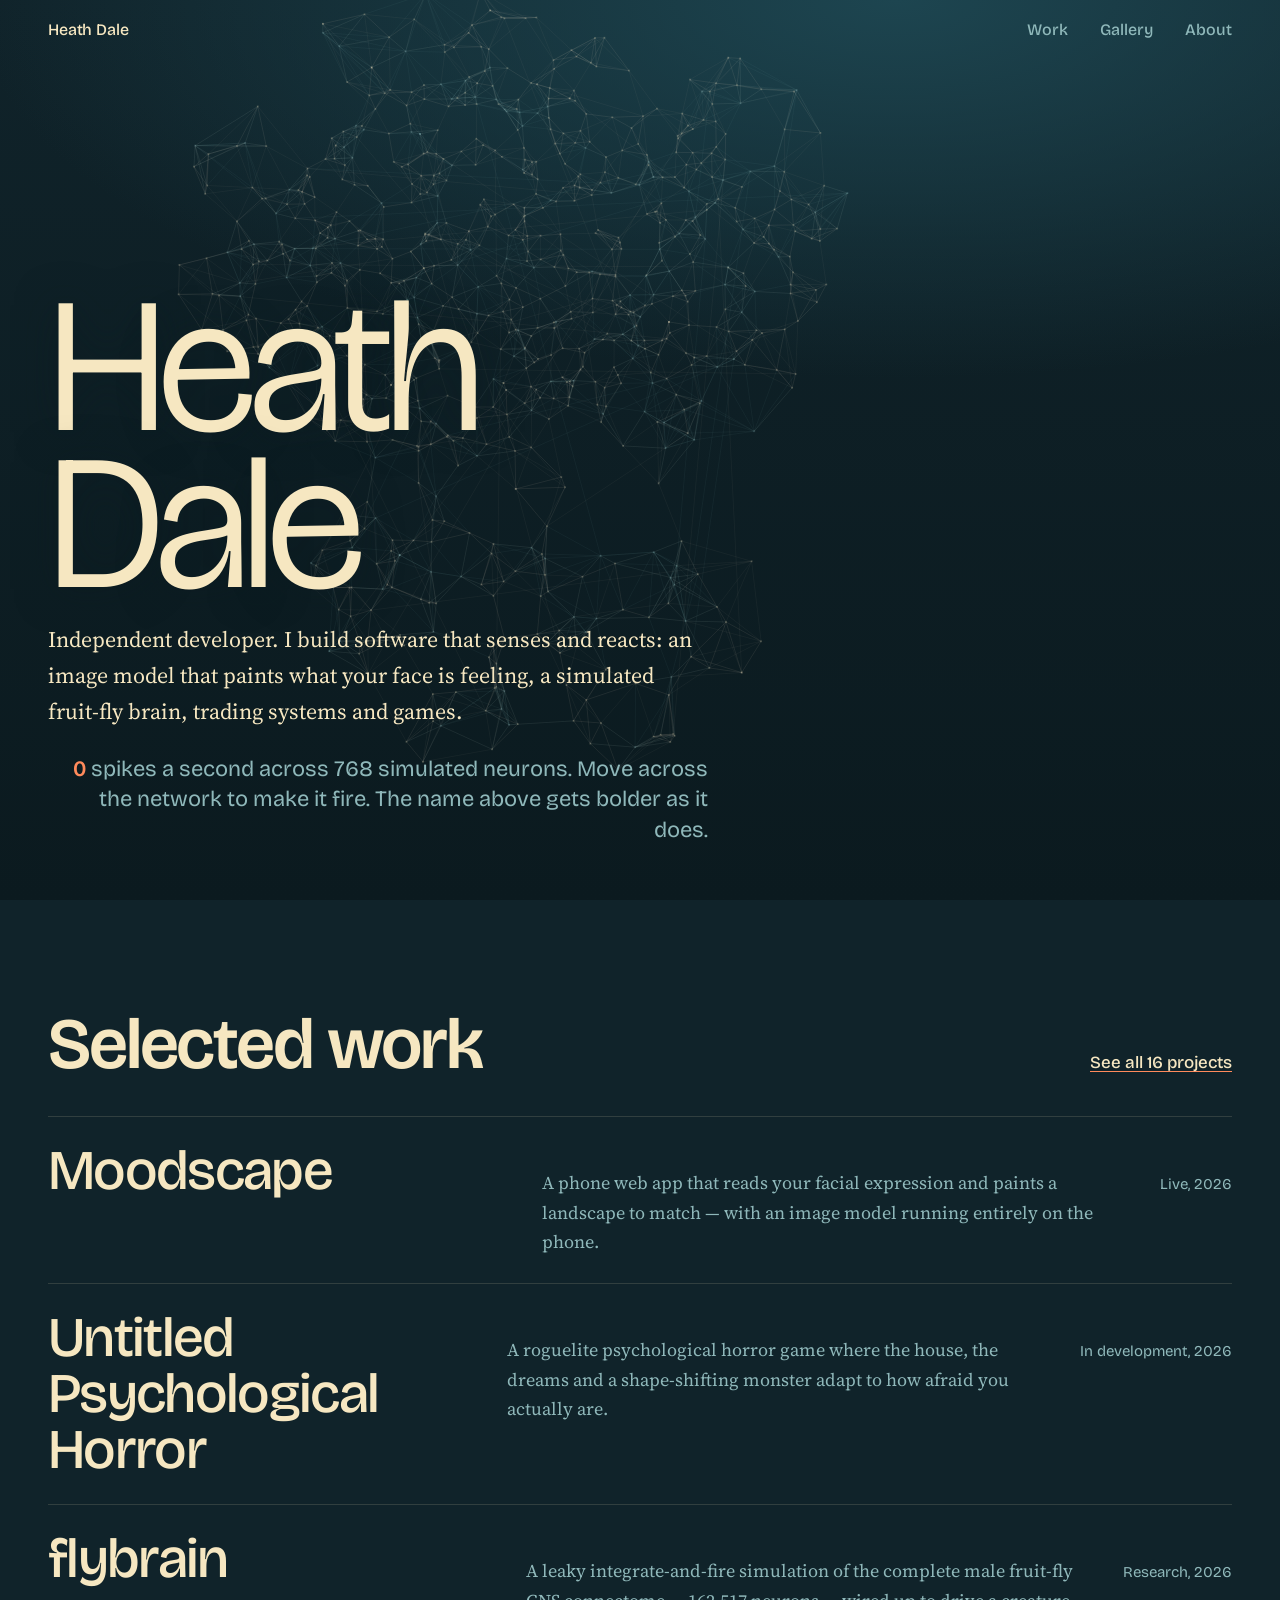
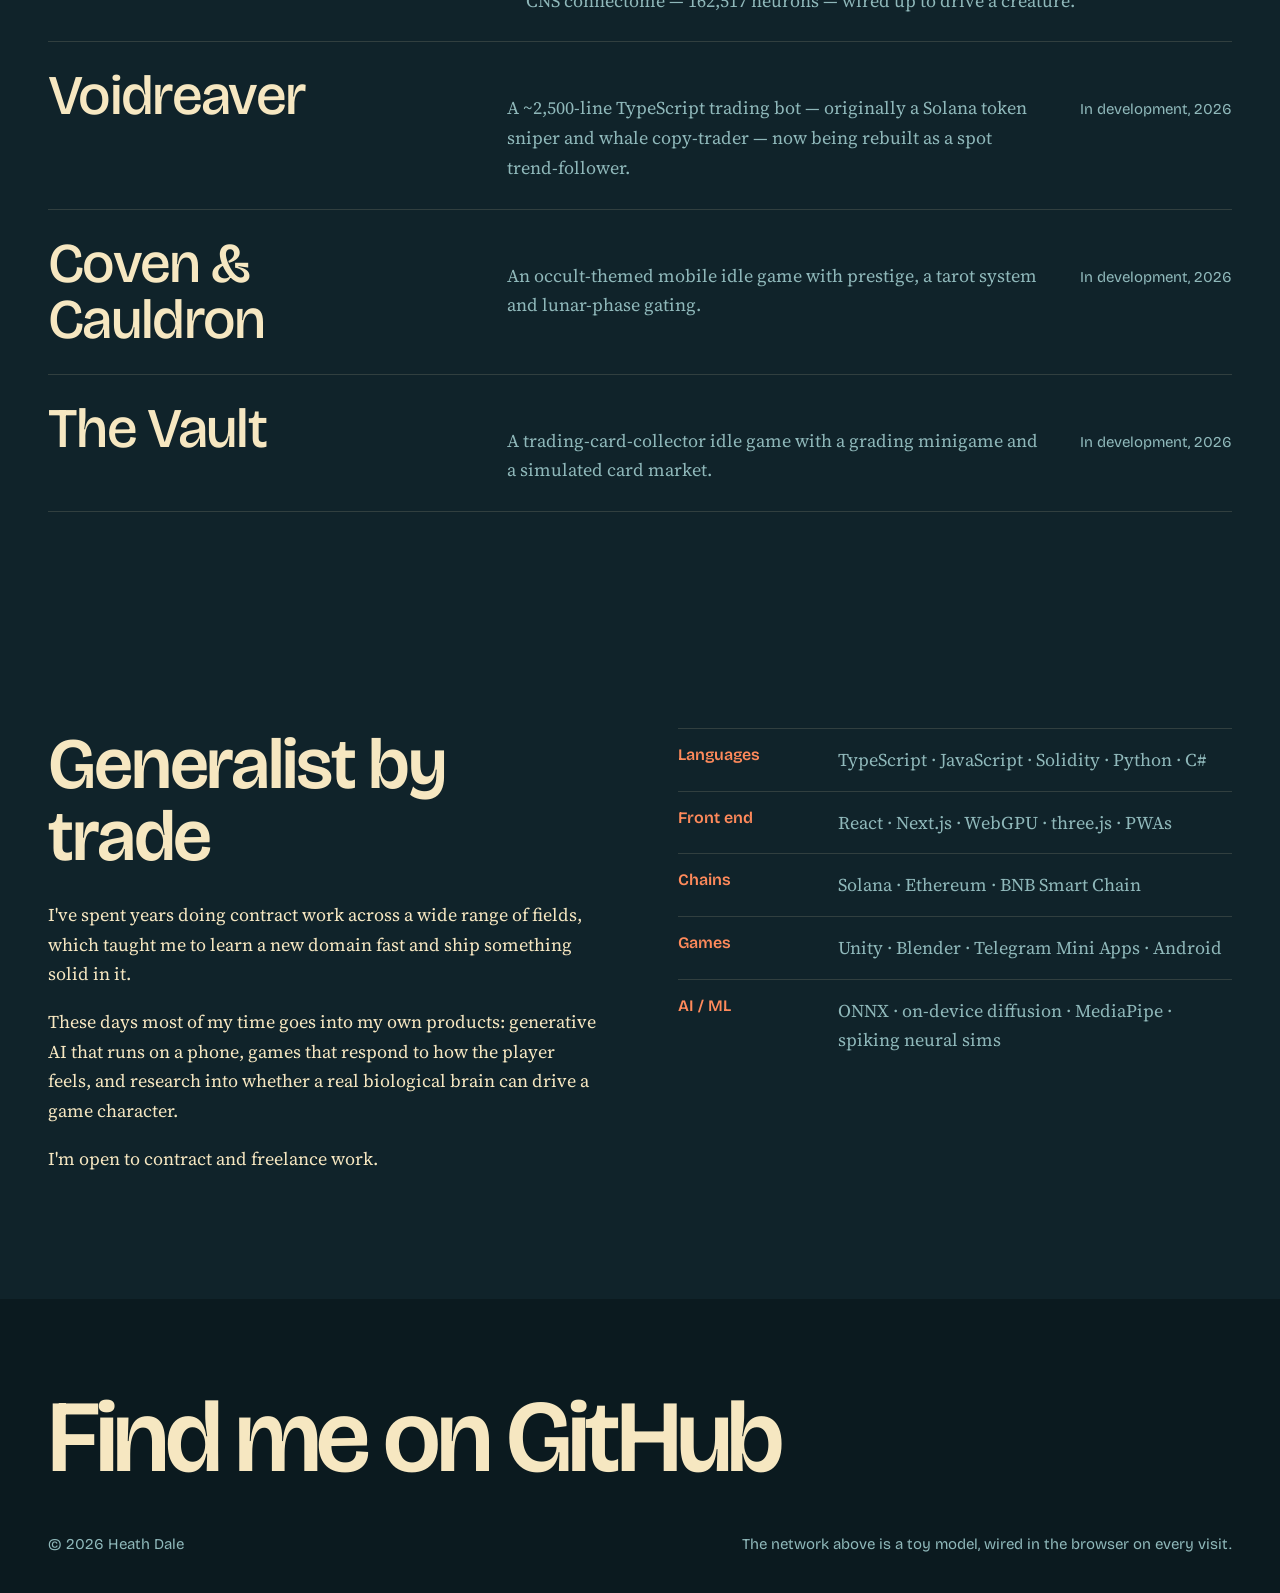
==== index.html @ 2309ebfa "Portfolio site: live neural-network hero and project gallery Co-Authored-By: Claude Opus 5.5 <norepl" ====
<!doctype html>
<html lang="en">
<head>
  <meta charset="utf-8">
  <meta name="viewport" content="width=device-width, initial-scale=1">
  <title>Heath Dale, developer</title>
  <meta name="description" content="Heath Dale is an independent developer building software that senses and reacts: on-device AI, games, research simulations and trading systems.">
  <meta property="og:title" content="Heath Dale, developer">
  <meta property="og:description" content="On-device AI, a fruit-fly brain simulation, trading systems and mobile games.">
  <meta name="theme-color" content="#10232a">
  <link rel="preconnect" href="https://fonts.googleapis.com">
  <link rel="preconnect" href="https://fonts.gstatic.com" crossorigin>
  <link href="https://fonts.googleapis.com/css2?family=Bricolage+Grotesque:opsz,wdth,wght@12..96,75..100,200..800&family=Source+Serif+4:ital,opsz,wght@0,8..60,400;0,8..60,600;1,8..60,400&display=swap" rel="stylesheet">
  <link rel="stylesheet" href="assets/style.css">
  <link rel="icon" href="data:image/svg+xml,<svg xmlns='http://www.w3.org/2000/svg' viewBox='0 0 32 32'><rect width='32' height='32' rx='8' fill='%2310232a'/><circle cx='11' cy='12' r='3' fill='%23f6e7c1'/><circle cx='21' cy='20' r='4' fill='%23ff8a5b'/><path d='M11 12L21 20' stroke='%23f6e7c1' stroke-width='1.5'/></svg>">
</head>
<body>
  <nav class="nav" aria-label="Main">
    <a class="home" href="./">Heath Dale</a>
    <ul>
      <li><a href="#selected">Work</a></li>
      <li><a href="gallery.html">Gallery</a></li>
      <li><a href="#about">About</a></li>
    </ul>
  </nav>

  <header class="hero">
    <canvas id="net" aria-label="An interactive simulation of a small spiking neural network"></canvas>
    <div class="hero-copy">
      <h1>Heath<br>Dale</h1>
      <div class="hero-foot">
        <p>Independent developer. I build software that senses and reacts: an image model that paints what your face is feeling, a simulated fruit-fly brain, trading systems and games.</p>
        <p class="readout" aria-live="off"><b id="rate">0</b> spikes a second across <span id="count">a thousand</span> simulated neurons. <span id="hint">Move across the network to make it fire.</span> The name above gets bolder as it does.</p>
      </div>
    </div>
  </header>

  <main>
    <section class="section pad" id="selected">
      <div class="section-head">
        <h2>Selected work</h2>
        <a href="gallery.html" id="all">See every project</a>
      </div>
      <ul class="rows" id="work"></ul>
    </section>

    <section class="section pad" id="about">
      <div class="about">
        <div class="measure">
          <h2>Generalist by trade</h2>
          <p>I've spent years doing contract work across a wide range of fields, which taught me to learn a new domain fast and ship something solid in it.</p>
          <p>These days most of my time goes into my own products: generative AI that runs on a phone, games that respond to how the player feels, and research into whether a real biological brain can drive a game character.</p>
          <p>I'm open to contract and freelance work.</p>
        </div>
        <dl class="skills" id="skills"></dl>
      </div>
    </section>
  </main>

  <footer class="pad" id="contact">
    <p class="contact"><a href="https://github.com/TheMrRaGe" target="_blank" rel="noopener">Find me on GitHub</a></p>
    <p style="margin:0"><a id="mail" href="#">Email</a></p>
    <div class="fine">
      <span>© <span data-year></span> Heath Dale</span>
      <span>The network above is a toy model, wired in the browser on every visit.</span>
    </div>
  </footer>

  <script src="assets/projects.js"></script>
  <script src="assets/art.js"></script>
  <script src="assets/brain.js"></script>
  <script src="assets/site.js"></script>
</body>
</html>
---- assets/style.css ----
/* Palette — Moodscape's dusk
   dusk  #10232a  page
   tide  #183740  raised surfaces
   moon  #f6e7c1  text
   mist  #8fb8ba  secondary text, inhibitory neurons
   ember #ff8a5b  spikes, links, focus */
:root {
  --dusk: #10232a;
  --tide: #183740;
  --deep: #0b1a1f;
  --moon: #f6e7c1;
  --mist: #8fb8ba;
  --ember: #ff8a5b;
  --rule: rgba(246, 231, 193, 0.14);
  --display: "Bricolage Grotesque", system-ui, sans-serif;
  --text: "Source Serif 4", Georgia, serif;
  --gutter: clamp(16px, 4vw, 48px);
}

* { box-sizing: border-box; }
html { scroll-behavior: smooth; }
body {
  margin: 0;
  background: var(--dusk);
  color: var(--moon);
  font: 400 18px/1.65 var(--text);
  font-optical-sizing: auto;
  -webkit-font-smoothing: antialiased;
}
a { color: inherit; text-decoration-color: var(--ember); text-underline-offset: 0.2em; text-decoration-thickness: 1px; }
a:hover { color: var(--ember); }
:focus-visible { outline: 2px solid var(--ember); outline-offset: 3px; border-radius: 2px; }
canvas, img { display: block; max-width: 100%; }
::selection { background: var(--ember); color: var(--deep); }

.pad { padding-inline: var(--gutter); }
.measure { max-width: 34em; }

/* nav */
.nav {
  position: absolute; inset: 0 0 auto; z-index: 5;
  display: flex; justify-content: space-between; align-items: center;
  padding: 20px var(--gutter);
  font: 500 16px var(--display);
  pointer-events: none;
}
.nav > * { pointer-events: auto; }
.nav.solid { position: sticky; top: 0; background: color-mix(in srgb, var(--dusk) 88%, transparent); backdrop-filter: blur(10px); border-bottom: 1px solid var(--rule); }
.nav .home { text-decoration: none; letter-spacing: -0.01em; }
.nav ul { display: flex; gap: clamp(14px, 3vw, 32px); margin: 0; padding: 0; list-style: none; }
.nav ul a { text-decoration: none; color: var(--mist); }
.nav ul a:hover, .nav ul a[aria-current="page"] { color: var(--moon); }

/* hero: the network */
.hero {
  position: relative;
  min-height: 100svh;
  display: grid;
  align-content: end;
  overflow: hidden;
  background:
    radial-gradient(120% 70% at 70% 0%, #1d4550 0%, transparent 60%),
    linear-gradient(var(--dusk), var(--deep));
}
.hero canvas {
  position: absolute; inset: 0; width: 100%; height: 100%;
  touch-action: pan-y; cursor: crosshair;
}
.hero-copy {
  position: relative; z-index: 2;
  padding: 0 var(--gutter) clamp(28px, 6vh, 64px);
  pointer-events: none;
  display: grid; gap: 18px;
}
.hero h1 {
  margin: 0;
  font-family: var(--display);
  font-size: clamp(64px, 15vw, 230px);
  line-height: 0.82;
  letter-spacing: -0.045em;
  font-variation-settings: "wght" 320, "wdth" 100, "opsz" 96;
  transition: font-variation-settings 0.25s linear;
  text-shadow: 0 2px 40px rgba(11, 26, 31, 0.6);
}
.hero-foot { display: flex; justify-content: space-between; align-items: end; gap: 24px; flex-wrap: wrap; }
.hero-foot p { margin: 0; font-size: clamp(18px, 2vw, 22px); max-width: 30em; }
.readout { font: 400 15px/1.4 var(--display); color: var(--mist); text-align: right; max-width: 20em; }
.readout b { color: var(--ember); font-weight: 600; font-variant-numeric: tabular-nums; }

/* section heads */
.section { padding-block: clamp(72px, 12vh, 140px); }
.section-head {
  display: flex; justify-content: space-between; align-items: baseline; gap: 16px; flex-wrap: wrap;
  margin-bottom: clamp(24px, 4vh, 48px);
}
h2 {
  font: 600 clamp(36px, 6vw, 72px)/1 var(--display);
  letter-spacing: -0.03em;
  margin: 0;
}
.section-head a { font: 500 17px var(--display); }

/* work rows */
.rows { list-style: none; margin: 0; padding: 0; border-top: 1px solid var(--rule); }
.rows li { border-bottom: 1px solid var(--rule); }
.row {
  display: grid;
  grid-template-columns: minmax(0, 1.1fr) minmax(0, 1.4fr) auto;
  gap: 8px 40px; align-items: baseline;
  padding: 26px 0;
  text-decoration: none;
}
.row h3 {
  margin: 0;
  font: 500 clamp(30px, 4.4vw, 56px)/1 var(--display);
  letter-spacing: -0.03em;
  font-variation-settings: "wdth" 100;
  transition: font-variation-settings .35s cubic-bezier(.2,.7,.2,1), color .2s;
}
.row p { margin: 0; color: var(--mist); }
.row .when { font: 400 15px var(--display); color: var(--mist); white-space: nowrap; }
.row:hover h3, .row:focus-visible h3 { font-variation-settings: "wdth" 75; color: var(--ember); }
.row:hover { color: inherit; }
.row .mini { display: none; }

.peek {
  position: fixed; z-index: 20; left: 0; top: 0;
  width: 300px; aspect-ratio: 16 / 10;
  border-radius: 6px; overflow: hidden;
  pointer-events: none;
  opacity: 0; transform: scale(.92);
  transition: opacity .2s, transform .2s;
  box-shadow: 0 30px 60px -20px rgba(0,0,0,.7);
}
.peek.on { opacity: 1; transform: scale(1); }
.peek canvas, .peek img { width: 100%; height: 100%; object-fit: cover; }

/* about */
.about { display: grid; grid-template-columns: minmax(0, 1fr) minmax(0, 1fr); gap: clamp(32px, 6vw, 96px); }
.about h2 { margin-bottom: 28px; }
.about p { margin: 0 0 1em; }
.skills { margin: 0; display: grid; gap: 0; align-self: start; }
.skills div { display: grid; grid-template-columns: 8em 1fr; gap: 16px; padding: 16px 0; border-top: 1px solid var(--rule); }
.skills dt { font: 600 16px var(--display); color: var(--ember); }
.skills dd { margin: 0; color: var(--mist); }

/* footer */
footer {
  background: var(--deep);
  padding-block: clamp(56px, 10vh, 112px) 40px;
}
.contact { font: 600 clamp(40px, 8vw, 112px)/0.95 var(--display); letter-spacing: -0.04em; margin: 0 0 24px; }
.contact a { text-decoration: none; }
.contact a:hover { color: var(--ember); }
.fine { display: flex; justify-content: space-between; flex-wrap: wrap; gap: 12px; font: 400 15px var(--display); color: var(--mist); margin-top: 48px; }

/* gallery wall */
.intro { padding-top: clamp(40px, 8vh, 88px); }
.intro h1 { font: 600 clamp(56px, 11vw, 160px)/0.85 var(--display); letter-spacing: -0.05em; margin: 0 0 24px; }
.intro p { color: var(--mist); margin: 0; }
.filters { display: flex; flex-wrap: wrap; gap: 6px 22px; margin: 40px 0 32px; }
.filters button {
  background: none; border: 0; padding: 4px 0; cursor: pointer;
  font: 500 19px var(--display); color: var(--mist);
  border-bottom: 2px solid transparent;
}
.filters button:hover { color: var(--moon); }
.filters button[aria-pressed="true"] { color: var(--moon); border-bottom-color: var(--ember); }
.filters sup { font-size: 0.6em; margin-left: 2px; color: var(--mist); }

.wall {
  display: grid;
  grid-template-columns: repeat(4, minmax(0, 1fr));
  grid-auto-flow: dense;
  gap: clamp(20px, 3vw, 36px) clamp(16px, 2vw, 24px);
  padding-bottom: 120px;
}
.tile {
  all: unset; cursor: pointer;
  display: flex; flex-direction: column; gap: 12px;
  min-width: 0;
}
.tile.big { grid-column: span 2; grid-row: span 2; }
.frame { position: relative; aspect-ratio: 16 / 10; border-radius: 6px; overflow: hidden; background: var(--deep); }
.tile.big .frame { flex: 1; aspect-ratio: auto; min-height: clamp(260px, 27vw, 440px); }
.frame > * { position: absolute; inset: 0; width: 100%; height: 100%; object-fit: cover; transition: opacity .6s ease, transform .6s cubic-bezier(.2,.7,.2,1); }
.frame .next { opacity: 0; }
.tile:hover .frame > *, .tile:focus-visible .frame > * { transform: scale(1.035); }
.tile:focus-visible .frame { outline: 2px solid var(--ember); outline-offset: 3px; }
.cap { display: flex; justify-content: space-between; align-items: baseline; gap: 12px; }
.cap h3 { margin: 0; font: 500 22px/1.15 var(--display); letter-spacing: -0.015em; }
.tile.big .cap h3 { font-size: clamp(26px, 3vw, 38px); letter-spacing: -0.03em; }
.cap span { font: 400 14px var(--display); color: var(--mist); white-space: nowrap; }
.tile:hover .cap h3 { color: var(--ember); }

/* detail sheet */
dialog.sheet {
  margin: 0 0 0 auto; height: 100dvh; max-height: none;
  width: min(620px, 100%); max-width: 100%;
  border: 0; padding: 0;
  background: var(--tide); color: var(--moon);
  overflow-y: auto;
}
dialog.sheet[open] { animation: sheet-in .38s cubic-bezier(.2,.7,.2,1); }
dialog.sheet::backdrop { background: rgba(11, 26, 31, .72); backdrop-filter: blur(4px); }
@keyframes sheet-in { from { transform: translateX(40px); opacity: 0; } }
.sheet .art { aspect-ratio: 16 / 10; width: 100%; object-fit: cover; }
.sheet .body { padding: 28px clamp(20px, 5vw, 44px) 56px; }
.sheet .when { font: 400 15px var(--display); color: var(--mist); margin: 0; }
.sheet h2 { margin: 6px 0 18px; }
.sheet .lede { font-size: 20px; margin: 0 0 20px; }
.sheet ul.points { padding-left: 1.1em; margin: 0 0 28px; color: var(--mist); }
.sheet ul.points li { margin-bottom: 10px; }
.stack { display: flex; flex-wrap: wrap; gap: 8px 18px; font: 500 15px var(--display); color: var(--moon); margin: 0 0 32px; padding: 16px 0; border-block: 1px solid var(--rule); list-style: none; }
.actions { display: flex; flex-wrap: wrap; gap: 12px; }
.button {
  display: inline-block; padding: 12px 22px; border-radius: 40px;
  font: 600 16px var(--display); text-decoration: none;
  border: 1.5px solid var(--moon);
}
.button.hot { background: var(--ember); border-color: var(--ember); color: var(--deep); }
.button:hover { color: var(--deep); background: var(--moon); }
.button.hot:hover { background: var(--moon); border-color: var(--moon); }
.note { color: var(--mist); font-style: italic; margin: 0; }
.shut {
  position: sticky; top: 0; float: right; margin: 14px 14px -58px 0; z-index: 2;
  width: 44px; height: 44px; border-radius: 50%; border: 0; cursor: pointer;
  background: var(--deep); color: var(--moon); font: 400 24px/1 var(--display);
}

@media (max-width: 900px) {
  .wall { grid-template-columns: repeat(2, minmax(0, 1fr)); }
  .about { grid-template-columns: 1fr; }
  .row { grid-template-columns: 88px minmax(0, 1fr); gap: 4px 18px; align-items: start; }
  .row .mini { display: block; grid-row: span 3; width: 88px; aspect-ratio: 1; border-radius: 4px; object-fit: cover; }
  .row h3 { font-size: 30px; }
  .row .when { grid-column: 2; }
  .row p { grid-column: 2; font-size: 16px; }
  .peek { display: none; }
}
@media (max-width: 560px) {
  .wall { grid-template-columns: 1fr; }
  .tile.big { grid-column: auto; grid-row: auto; }
  .tile.big .frame { aspect-ratio: 16 / 10; min-height: 0; }
  .readout { text-align: left; }
  .hero h1 { font-size: 25vw; }
  .skills div { grid-template-columns: 1fr; gap: 2px; }
}
@media (prefers-reduced-motion: reduce) {
  *, *::before, *::after { transition: none !important; animation: none !important; scroll-behavior: auto !important; }
}
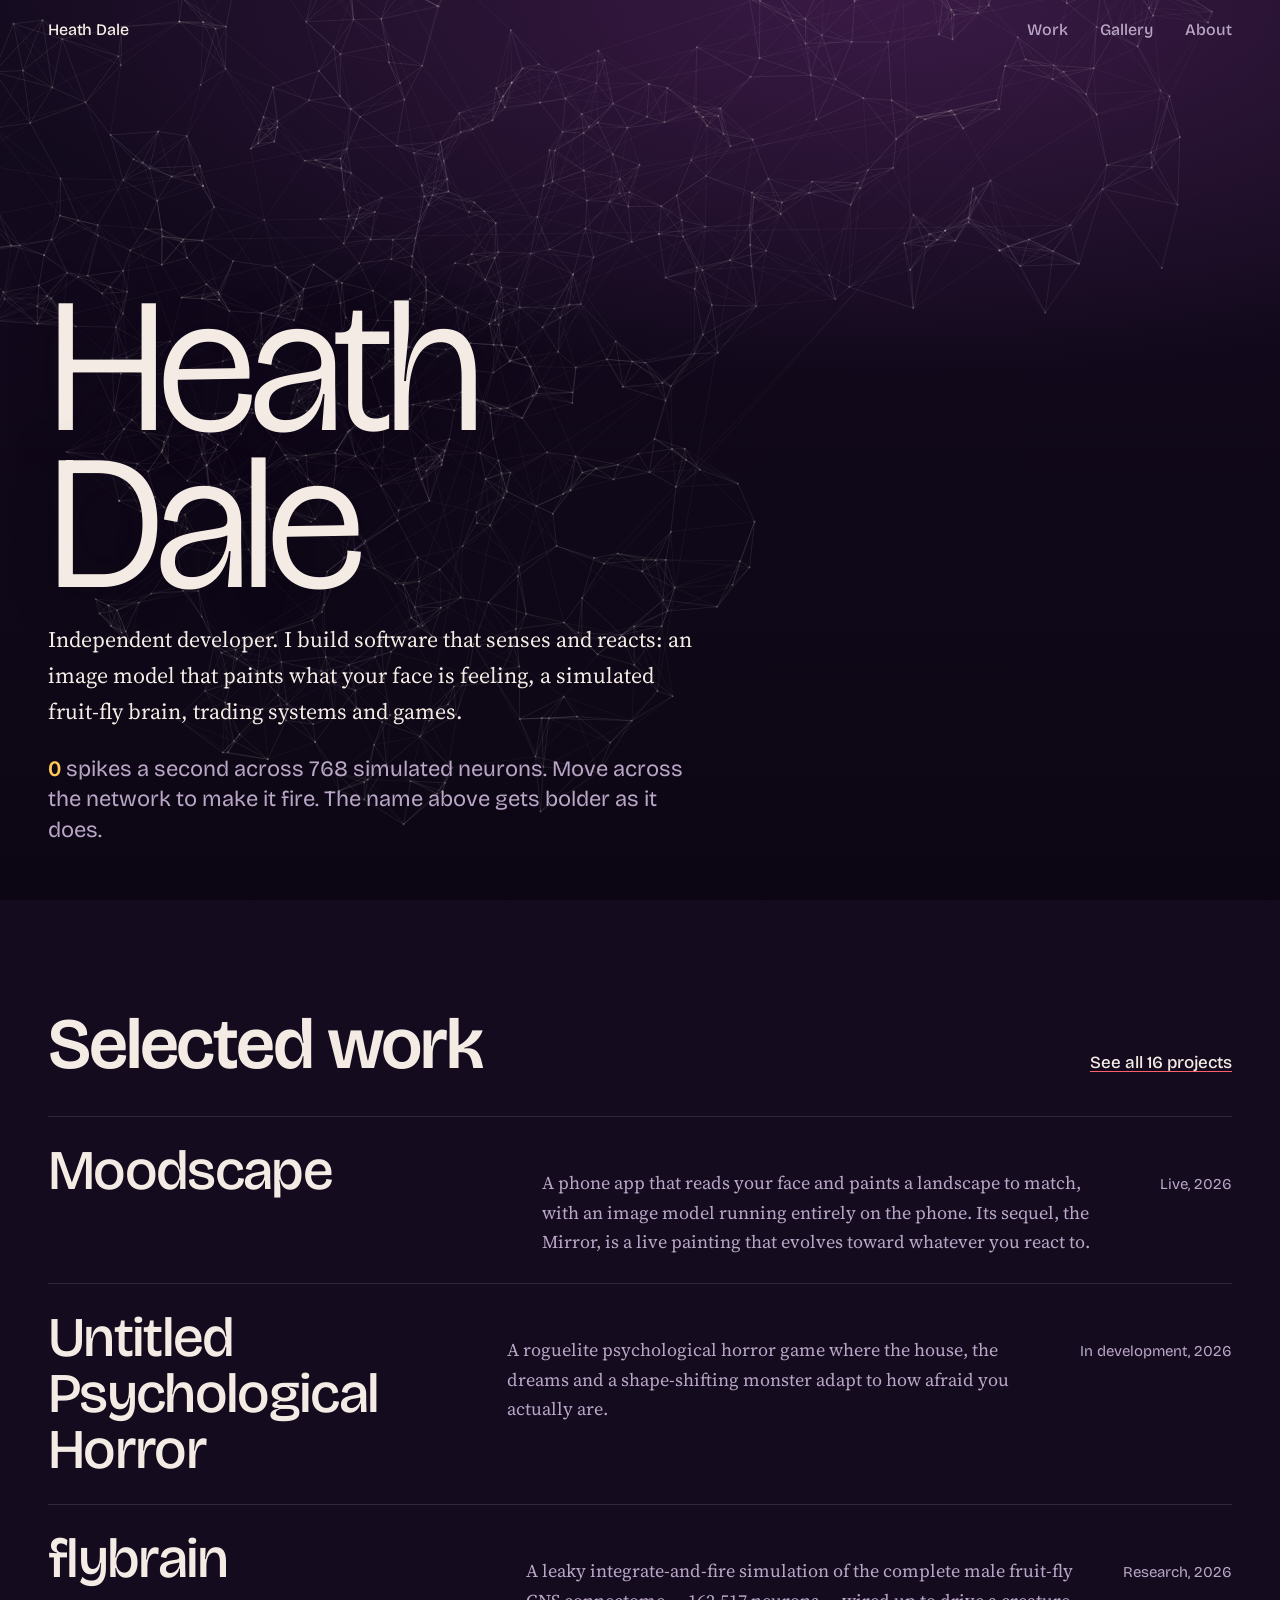
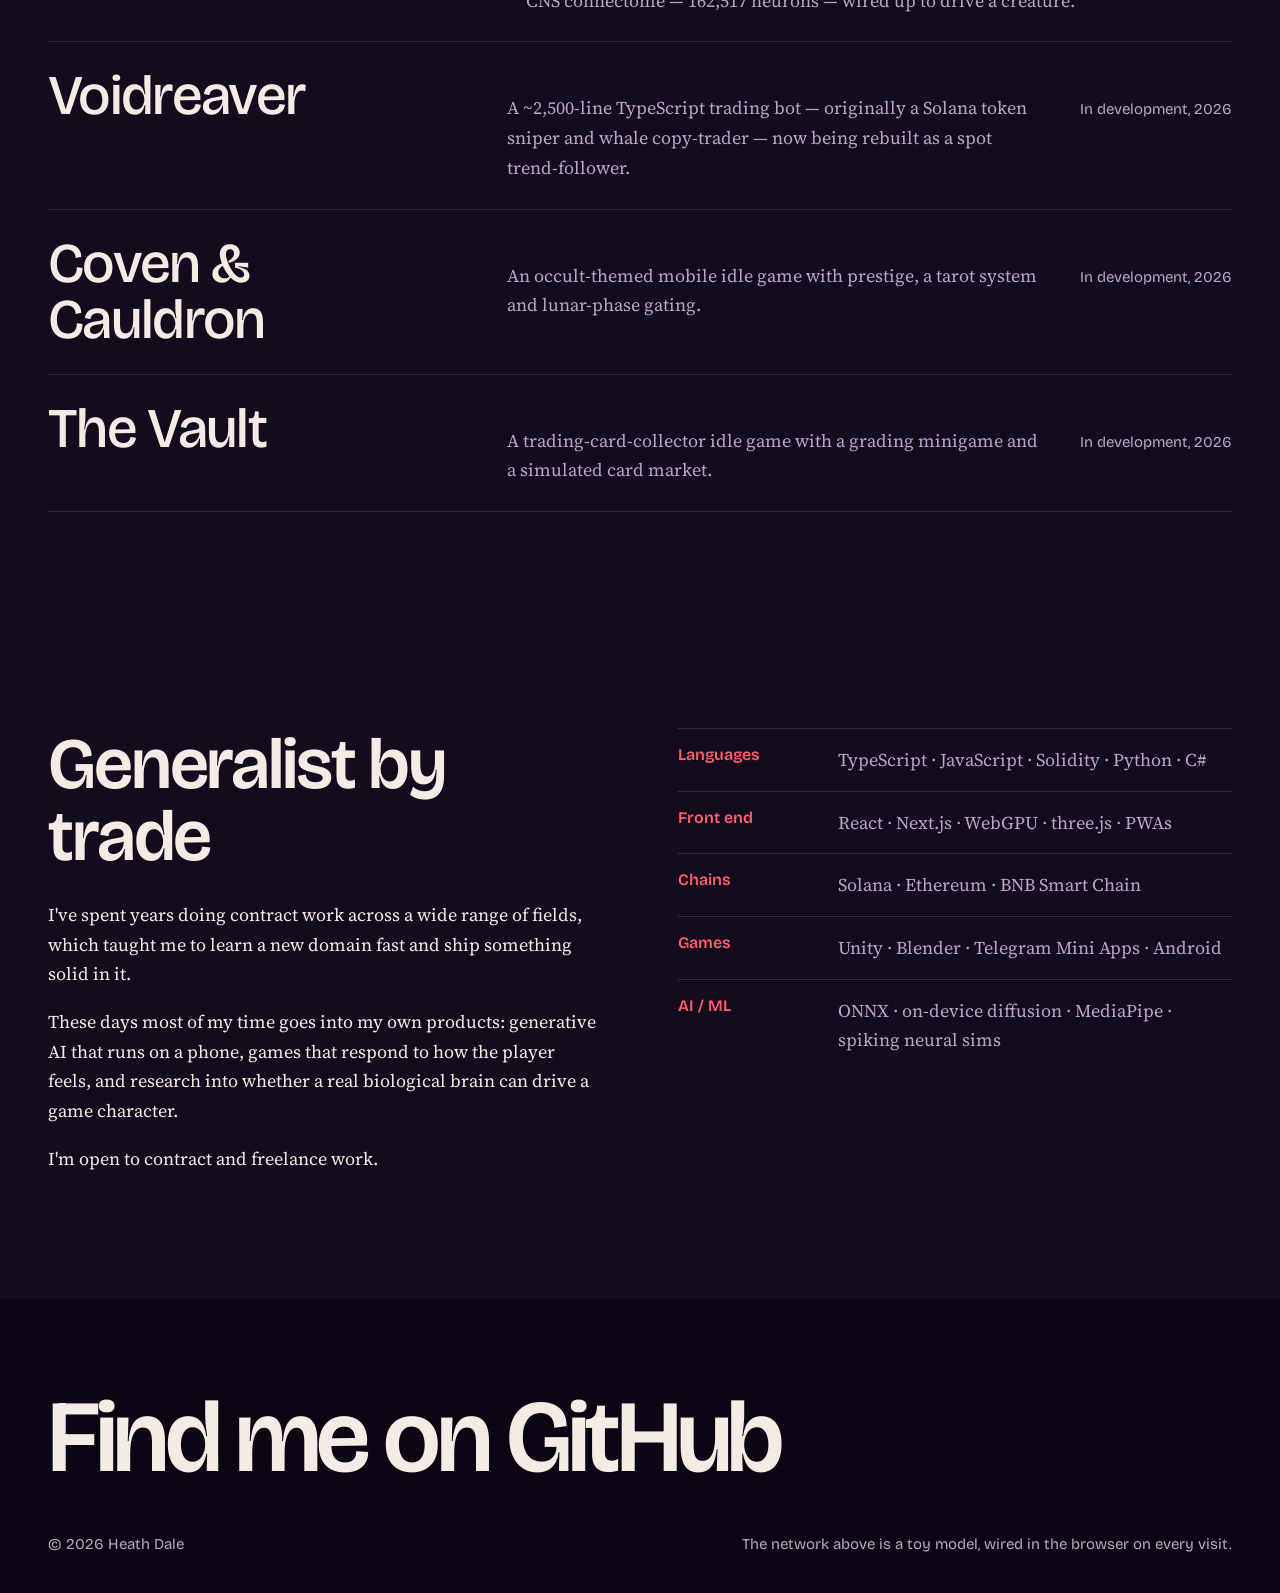
==== commit e5d5b84b: "New palette: calcium-imaging false colour, spikes flash amber and cool to coral Co-Authored-By: Clau" ====
--- a/index.html
+++ b/index.html
@@ -7,12 +7,12 @@
   <meta name="description" content="Heath Dale is an independent developer building software that senses and reacts: on-device AI, games, research simulations and trading systems.">
   <meta property="og:title" content="Heath Dale, developer">
   <meta property="og:description" content="On-device AI, a fruit-fly brain simulation, trading systems and mobile games.">
-  <meta name="theme-color" content="#10232a">
+  <meta name="theme-color" content="#140b1f">
   <link rel="preconnect" href="https://fonts.googleapis.com">
   <link rel="preconnect" href="https://fonts.gstatic.com" crossorigin>
   <link href="https://fonts.googleapis.com/css2?family=Bricolage+Grotesque:opsz,wdth,wght@12..96,75..100,200..800&family=Source+Serif+4:ital,opsz,wght@0,8..60,400;0,8..60,600;1,8..60,400&display=swap" rel="stylesheet">
   <link rel="stylesheet" href="assets/style.css">
-  <link rel="icon" href="data:image/svg+xml,<svg xmlns='http://www.w3.org/2000/svg' viewBox='0 0 32 32'><rect width='32' height='32' rx='8' fill='%2310232a'/><circle cx='11' cy='12' r='3' fill='%23f6e7c1'/><circle cx='21' cy='20' r='4' fill='%23ff8a5b'/><path d='M11 12L21 20' stroke='%23f6e7c1' stroke-width='1.5'/></svg>">
+  <link rel="icon" href="data:image/svg+xml,<svg xmlns='http://www.w3.org/2000/svg' viewBox='0 0 32 32'><rect width='32' height='32' rx='8' fill='%23140b1f'/><circle cx='11' cy='12' r='3' fill='%23f4ece4'/><circle cx='21' cy='20' r='4' fill='%23ffc857'/><path d='M11 12L21 20' stroke='%23f4ece4' stroke-width='1.5'/></svg>">
 </head>
 <body>
   <nav class="nav" aria-label="Main">
--- a/assets/style.css
+++ b/assets/style.css
@@ -1,17 +1,19 @@
-/* Palette — Moodscape's dusk
-   dusk  #10232a  page
-   tide  #183740  raised surfaces
-   moon  #f6e7c1  text
-   mist  #8fb8ba  secondary text, inhibitory neurons
-   ember #ff8a5b  spikes, links, focus */
+/* Palette — calcium-imaging false colour (the "magma" scale)
+   void  #140b1f  page
+   plum  #24152f  raised surfaces
+   bone  #f4ece4  text
+   haze  #b9a6c6  secondary text, inhibitory neurons
+   flare #ff5f6d  links, focus, cooling spikes
+   glow  #ffc857  a neuron at the moment it fires */
 :root {
-  --dusk: #10232a;
-  --tide: #183740;
-  --deep: #0b1a1f;
-  --moon: #f6e7c1;
-  --mist: #8fb8ba;
-  --ember: #ff8a5b;
-  --rule: rgba(246, 231, 193, 0.14);
+  --dusk: #140b1f;
+  --tide: #24152f;
+  --deep: #0c0614;
+  --moon: #f4ece4;
+  --mist: #b9a6c6;
+  --ember: #ff5f6d;
+  --glow: #ffc857;
+  --rule: rgba(244, 236, 228, 0.13);
   --display: "Bricolage Grotesque", system-ui, sans-serif;
   --text: "Source Serif 4", Georgia, serif;
   --gutter: clamp(16px, 4vw, 48px);
@@ -59,7 +61,7 @@
   align-content: end;
   overflow: hidden;
   background:
-    radial-gradient(120% 70% at 70% 0%, #1d4550 0%, transparent 60%),
+    radial-gradient(120% 70% at 70% 0%, #3a1a45 0%, transparent 60%),
     linear-gradient(var(--dusk), var(--deep));
 }
 .hero canvas {
@@ -80,12 +82,12 @@
   letter-spacing: -0.045em;
   font-variation-settings: "wght" 320, "wdth" 100, "opsz" 96;
   transition: font-variation-settings 0.25s linear;
-  text-shadow: 0 2px 40px rgba(11, 26, 31, 0.6);
+  text-shadow: 0 2px 40px rgba(12, 6, 20, 0.65);
 }
 .hero-foot { display: flex; justify-content: space-between; align-items: end; gap: 24px; flex-wrap: wrap; }
 .hero-foot p { margin: 0; font-size: clamp(18px, 2vw, 22px); max-width: 30em; }
-.readout { font: 400 15px/1.4 var(--display); color: var(--mist); text-align: right; max-width: 20em; }
-.readout b { color: var(--ember); font-weight: 600; font-variant-numeric: tabular-nums; }
+.readout { font: 400 15px/1.4 var(--display); color: var(--mist); max-width: 22em; }
+.readout b { color: var(--glow); font-weight: 600; font-variant-numeric: tabular-nums; }
 
 /* section heads */
 .section { padding-block: clamp(72px, 12vh, 140px); }
@@ -202,7 +204,7 @@
   overflow-y: auto;
 }
 dialog.sheet[open] { animation: sheet-in .38s cubic-bezier(.2,.7,.2,1); }
-dialog.sheet::backdrop { background: rgba(11, 26, 31, .72); backdrop-filter: blur(4px); }
+dialog.sheet::backdrop { background: rgba(12, 6, 20, .74); backdrop-filter: blur(4px); }
 @keyframes sheet-in { from { transform: translateX(40px); opacity: 0; } }
 .sheet .art { aspect-ratio: 16 / 10; width: 100%; object-fit: cover; }
 .sheet .body { padding: 28px clamp(20px, 5vw, 44px) 56px; }
@@ -249,3 +251,16 @@
 @media (prefers-reduced-motion: reduce) {
   *, *::before, *::after { transition: none !important; animation: none !important; scroll-behavior: auto !important; }
 }
+
+/* screenshots */
+.frame img { object-position: top center; }
+.row img.mini { object-position: top center; }
+figure.shots { margin: 0; background: var(--deep); }
+figure.shots .art { display: block; width: 100%; aspect-ratio: 16 / 10; object-fit: cover; object-position: top center; }
+figure.shots figcaption { padding: 10px clamp(20px, 5vw, 44px) 0; font: 400 14px var(--display); color: var(--mist); }
+.strip { display: flex; gap: 10px; padding: 12px clamp(20px, 5vw, 44px) 16px; overflow-x: auto; }
+.strip button { all: unset; cursor: pointer; flex: 0 0 96px; aspect-ratio: 16 / 10; border-radius: 4px; overflow: hidden; outline: 2px solid transparent; outline-offset: 2px; opacity: .6; }
+.strip button img { width: 100%; height: 100%; object-fit: cover; object-position: top; }
+.strip button[aria-pressed="true"] { outline-color: var(--ember); opacity: 1; }
+.strip button:hover { opacity: 1; }
+.strip button:focus-visible { outline-color: var(--moon); }
